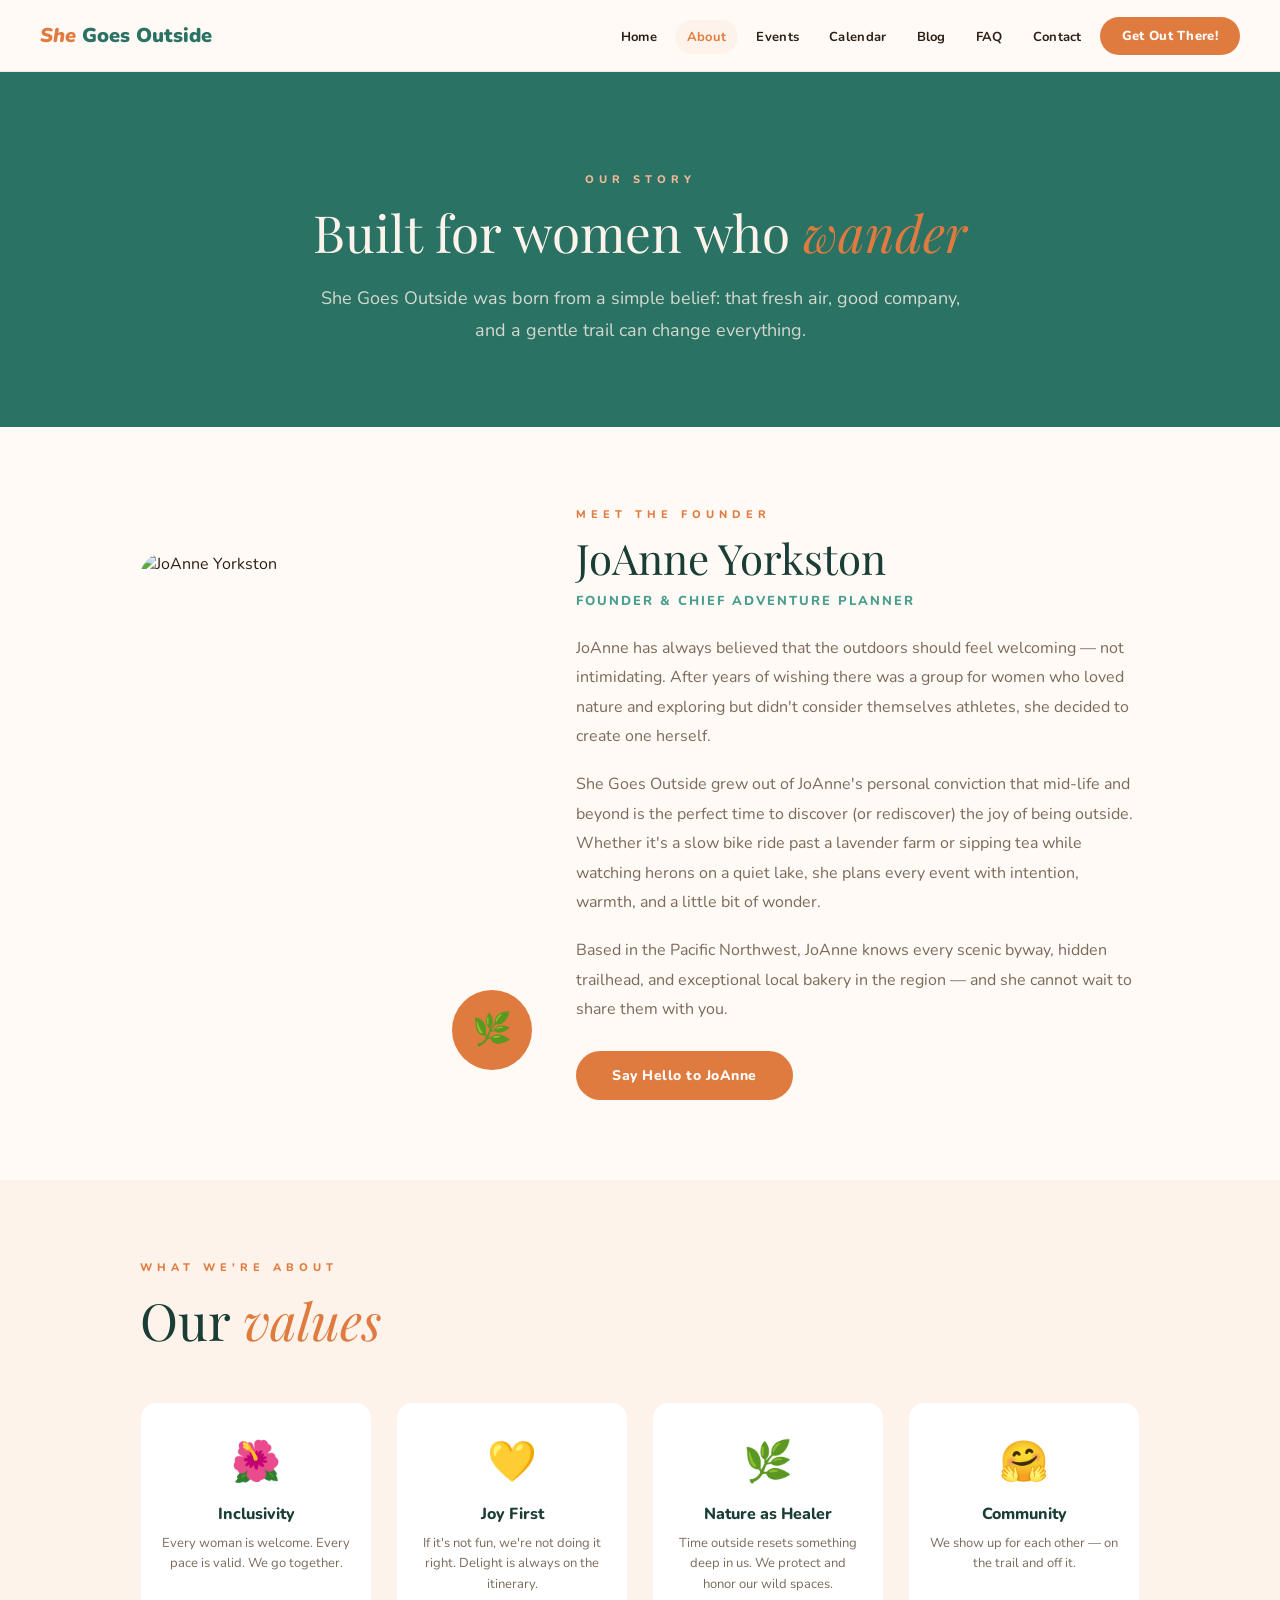
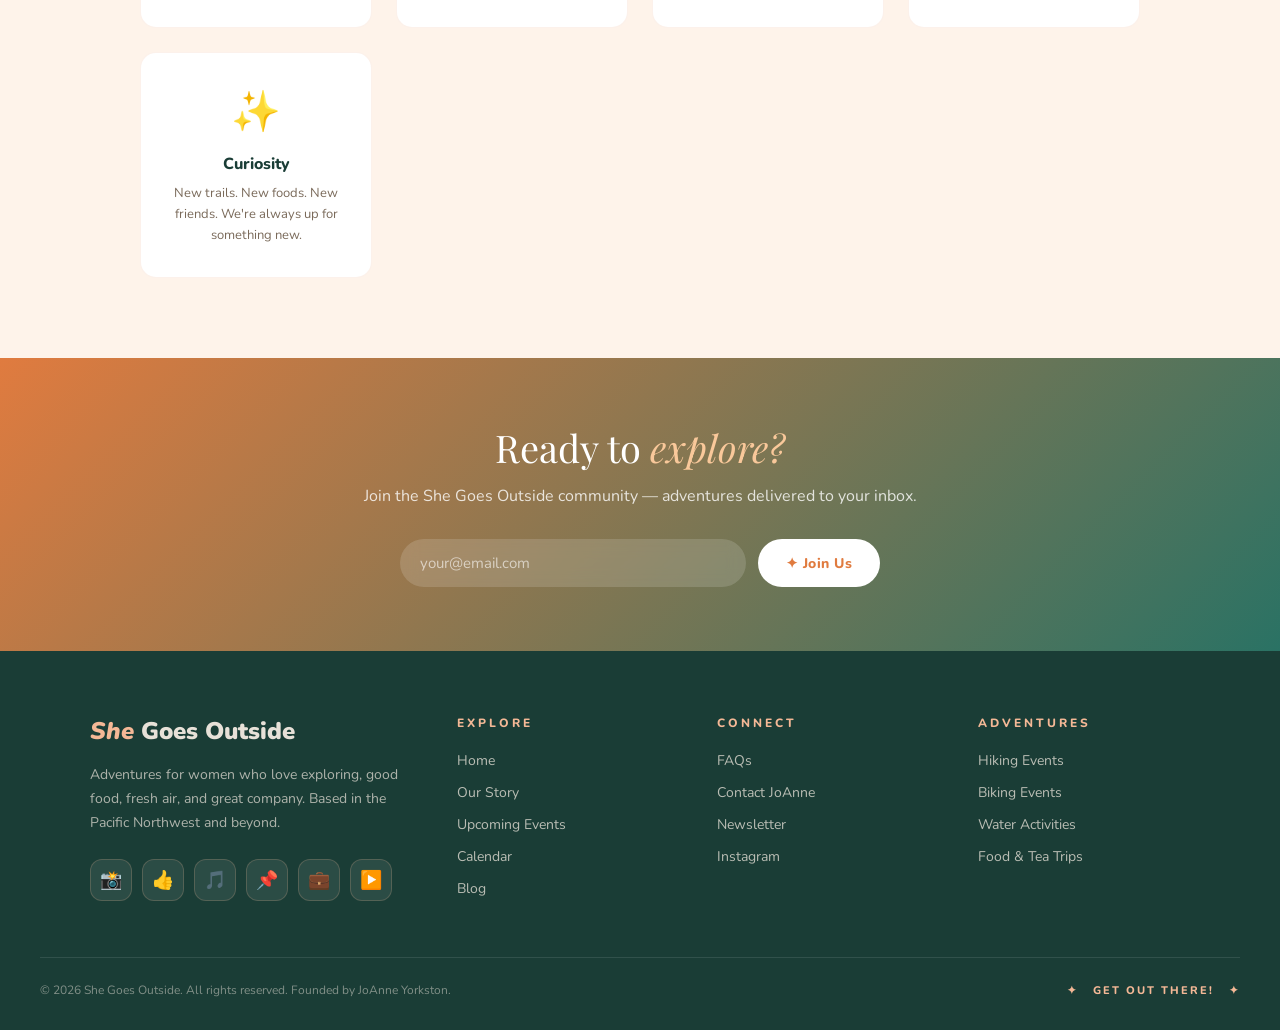
==== about.html @ 8fb3e44b "site reboot" ====
<!DOCTYPE html>
<html lang="en">
<head>
  <meta charset="UTF-8"/>
  <meta name="viewport" content="width=device-width, initial-scale=1.0"/>
  <title>About — She Goes Outside</title>
  <meta name="description" content="Meet JoAnne Yorkston, founder of She Goes Outside — adventures for women who love exploring the Pacific Northwest."/>
  <link href="https://fonts.googleapis.com/css2?family=Nunito:ital,wght@0,400;0,600;0,700;0,800;0,900;1,400;1,700;1,900&family=Playfair+Display:ital,wght@0,400;0,600;1,400;1,600&display=swap" rel="stylesheet"/>
  <link rel="stylesheet" href="css/styles.css"/>
</head>
<body>

<!-- ─── NAV ─── -->
<nav>
  <a class="nav-logo" href="index.html">
    <!-- old vector logo image
    <svg viewBox="0 0 42 42" width="38" height="38" xmlns="http://www.w3.org/2000/svg">
      <circle cx="21" cy="21" r="20" fill="#FEF3EA"/>
      <circle cx="21" cy="21" r="20" fill="none" stroke="#2A7264" stroke-width="2"/>
      <path d="M5 30 L10 22 L14 25 L18 18 L21 22 L25 17 L29 20 L33 18 L37 22 L37 38 L5 38Z" fill="#3D9181"/>
      <path d="M5 34 Q12 30 21 32 Q30 34 37 30 L37 38 L5 38Z" fill="#56A898"/>
      <path d="M21 38 Q20 32 21 27 Q22 22 20 17" stroke="#F4B896" stroke-width="3.5" stroke-linecap="round" fill="none"/>
      <circle cx="20" cy="12" r="3.5" fill="#BF5220"/>
      <path d="M20 15.5 L19.5 20" stroke="#BF5220" stroke-width="2.5" stroke-linecap="round"/>
      <path d="M20 17 Q17 15 14 12" stroke="#BF5220" stroke-width="2" stroke-linecap="round" fill="none"/>
      <path d="M20 17 Q23 15 26 12" stroke="#BF5220" stroke-width="2" stroke-linecap="round" fill="none"/>
    </svg>
    -->
    <div class="nav-logo-text"><span class="she">She</span><span class="rest"> Goes Outside</span></div>
  </a>
  <button class="nav-hamburger" aria-label="Toggle menu"><span></span><span></span><span></span></button>
  <ul class="nav-links">
    <li><a href="index.html">Home</a></li>
    <li><a href="about.html" class="active">About</a></li>
    <li><a href="events.html">Events</a></li>
    <li><a href="calendar.html">Calendar</a></li>
    <li><a href="blog.html">Blog</a></li>
    <li><a href="faq.html">FAQ</a></li>
    <li><a href="contact.html">Contact</a></li>
    <li><a href="events.html" class="btn nav-cta">Get Out There!</a></li>
  </ul>
</nav>

<div class="page-body">

  <!-- HERO -->
  <div class="about-hero">
    <div class="section-eyebrow">Our Story</div>
    <h1 class="section-title" style="margin-bottom:20px;">Built for women who <em>wander</em></h1>
    <p>She Goes Outside was born from a simple belief: that fresh air, good company, and a gentle trail can change everything.</p>
  </div>

  <!-- FOUNDER -->
  <div class="founder-section">
    <div class="founder-inner">
      <div class="founder-img-wrap">
        <div class="founder-img">
          <img src="assets/images/joanne-photo.png" alt="JoAnne Yorkston" style="width:100%;height:100%;object-fit:cover;border-radius:24px;"/>
          <!-- Old vector image placeholder
          <svg viewBox="0 0 320 420" width="100%" height="100%" xmlns="http://www.w3.org/2000/svg">
            <rect width="320" height="420" fill="#D4EEE9"/>
            <rect x="0" y="260" width="320" height="160" fill="#3D9181"/>
            <path d="M0 290 Q80 265 160 278 Q240 290 320 272 L320 420 L0 420Z" fill="#2A7264"/>
            <path d="M0 340 Q160 320 320 335 L320 420 L0 420Z" fill="#236B5C"/>
            <g fill="#134A3D">
              <polygon points="20,320 42,265 64,320"/><rect x="39" y="318" width="7" height="22"/>
              <polygon points="250,316 274,260 298,316"/><rect x="271" y="314" width="7" height="22"/>
            </g>
            <circle cx="85" cy="295" r="6" fill="#F4B896"/>
            <circle cx="120" cy="300" r="5" fill="#E07B3F"/>
            <circle cx="200" cy="292" r="6" fill="#F9C89A"/>
            <circle cx="160" cy="170" r="36" fill="#BF5220"/>
            <path d="M130 155 Q128 135 140 128 Q160 120 178 128 Q192 135 190 155 Q185 148 160 148 Q138 148 130 155Z" fill="#7A3A10"/>
            <path d="M160 206 L155 256" stroke="#BF5220" stroke-width="16" stroke-linecap="round"/>
            <path d="M155 252 Q145 268 136 280 Q148 272 160 275 Q172 272 184 280 Q175 268 165 252Z" fill="#BF5220"/>
            <path d="M158 218 Q145 212 128 202" stroke="#BF5220" stroke-width="10" stroke-linecap="round"/>
            <path d="M162 218 Q176 212 194 202" stroke="#BF5220" stroke-width="10" stroke-linecap="round"/>
            <rect width="320" height="240" fill="#B5D8F5" opacity="0.55"/>
            <circle cx="60" cy="60" r="45" fill="white" opacity="0.7"/>
            <circle cx="245" cy="45" r="38" fill="white" opacity="0.6"/>
          </svg> -->
        </div>
        <div class="founder-accent">🌿</div>
      </div>
      <div class="founder-text">
        <div class="section-eyebrow">Meet the Founder</div>
        <h2>JoAnne Yorkston</h2>
        <div class="founder-title">Founder &amp; Chief Adventure Planner</div>
        <p>JoAnne has always believed that the outdoors should feel welcoming — not intimidating. After years of wishing there was a group for women who loved nature and exploring but didn't consider themselves athletes, she decided to create one herself.</p>
        <p>She Goes Outside grew out of JoAnne's personal conviction that mid-life and beyond is the perfect time to discover (or rediscover) the joy of being outside. Whether it's a slow bike ride past a lavender farm or sipping tea while watching herons on a quiet lake, she plans every event with intention, warmth, and a little bit of wonder.</p>
        <p>Based in the Pacific Northwest, JoAnne knows every scenic byway, hidden trailhead, and exceptional local bakery in the region — and she cannot wait to share them with you.</p>
        <a class="btn btn-primary" href="contact.html" style="margin-top:8px;display:inline-block;">Say Hello to JoAnne</a>
      </div>
    </div>
  </div>

  <!-- VALUES -->
  <div class="values-section">
    <div class="section-inner" style="max-width:1000px;margin:0 auto;">
      <div class="section-eyebrow">What We're About</div>
      <h2 class="section-title">Our <em>values</em></h2>
      <div class="values-grid">
        <div class="value-item"><div class="icon">🌺</div><h4>Inclusivity</h4><p>Every woman is welcome. Every pace is valid. We go together.</p></div>
        <div class="value-item"><div class="icon">💛</div><h4>Joy First</h4><p>If it's not fun, we're not doing it right. Delight is always on the itinerary.</p></div>
        <div class="value-item"><div class="icon">🌿</div><h4>Nature as Healer</h4><p>Time outside resets something deep in us. We protect and honor our wild spaces.</p></div>
        <div class="value-item"><div class="icon">🤗</div><h4>Community</h4><p>We show up for each other — on the trail and off it.</p></div>
        <div class="value-item"><div class="icon">✨</div><h4>Curiosity</h4><p>New trails. New foods. New friends. We're always up for something new.</p></div>
      </div>
    </div>
  </div>

  <!-- NEWSLETTER -->
  <div class="newsletter-banner">
    <h3>Ready to <em>explore?</em></h3>
    <p>Join the She Goes Outside community — adventures delivered to your inbox.</p>
    <div class="newsletter-form">
      <input type="email" placeholder="your@email.com"/>
      <button class="btn">✦ Join Us</button>
    </div>
  </div>

</div>

<!-- ─── FOOTER ─── -->
<footer>
  <div class="footer-inner">
    <div class="footer-brand">
      <span class="logo"><span class="she">She</span><span class="rest"> Goes Outside</span></span>
      <p>Adventures for women who love exploring, good food, fresh air, and great company. Based in the Pacific Northwest and beyond.</p>
      <div class="social-links">
        <a class="social-link" href="#" title="Instagram">📸</a>
        <a class="social-link" href="#" title="Facebook">👍</a>
        <a class="social-link" href="#" title="TikTok">🎵</a>
        <a class="social-link" href="#" title="Pinterest">📌</a>
        <a class="social-link" href="#" title="LinkedIn">💼</a>
        <a class="social-link" href="#" title="YouTube">▶️</a>
      </div>
    </div>
    <div class="footer-col"><h5>Explore</h5><ul><li><a href="index.html">Home</a></li><li><a href="about.html">Our Story</a></li><li><a href="events.html">Upcoming Events</a></li><li><a href="calendar.html">Calendar</a></li><li><a href="blog.html">Blog</a></li></ul></div>
    <div class="footer-col"><h5>Connect</h5><ul><li><a href="faq.html">FAQs</a></li><li><a href="contact.html">Contact JoAnne</a></li><li><a href="#">Newsletter</a></li><li><a href="#">Instagram</a></li></ul></div>
    <div class="footer-col"><h5>Adventures</h5><ul><li><a href="events.html">Hiking Events</a></li><li><a href="events.html">Biking Events</a></li><li><a href="events.html">Water Activities</a></li><li><a href="events.html">Food &amp; Tea Trips</a></li></ul></div>
  </div>
  <div class="footer-bottom">
    <span>© 2026 She Goes Outside. All rights reserved. Founded by JoAnne Yorkston.</span>
    <span class="tagline">✦ &nbsp; Get Out There! &nbsp; ✦</span>
  </div>
</footer>

<script src="js/main.js"></script>
</body>
</html>
---- css/styles.css ----
/* ============================================================
   SHE GOES OUTSIDE — Global Stylesheet
   ============================================================ */

:root {
  --trek:       #E07B3F;
  --peach:      #F4B896;
  --bloom:      #F9C89A;
  --teal:       #4A9E8E;
  --forest:     #2A7264;
  --pine:       #1A3D36;
  --cream:      #FFFAF5;
  --warm-white: #FEF3EA;
  --text:       #2C2016;
  --muted:      #7A6A5A;
}

* { margin: 0; padding: 0; box-sizing: border-box; }

body {
  font-family: 'Nunito', sans-serif;
  background: var(--cream);
  color: var(--text);
  overflow-x: hidden;
}

/* ─── TYPOGRAPHY ─── */
h1, h2, h3 {
  font-family: 'Playfair Display', serif;
}

/* ─── NAVIGATION ─── */
nav {
  position: fixed; top: 0; left: 0; right: 0; z-index: 100;
  background: rgba(255,250,245,0.96);
  backdrop-filter: blur(8px);
  border-bottom: 1px solid rgba(224,123,63,0.15);
  display: flex; align-items: center; justify-content: space-between;
  padding: 0 40px;
  height: 72px;
}

.nav-logo {
  display: flex; align-items: center; gap: 12px;
  text-decoration: none;
}
.nav-logo-text {
  font-size: 20px; font-weight: 900;
  font-family: 'Nunito', sans-serif;
}
.nav-logo-text .she  { color: var(--trek); font-style: italic; }
.nav-logo-text .rest { color: var(--forest); }

.nav-links {
  display: flex; gap: 6px; list-style: none; align-items: center;
}
.nav-links a {
  text-decoration: none; color: var(--text);
  font-size: 13px; font-weight: 700;
  padding: 8px 12px; border-radius: 20px;
  transition: all 0.2s;
  letter-spacing: 0.3px;
}
.nav-links a:hover,
.nav-links a.active {
  background: var(--warm-white);
  color: var(--trek);
}
.nav-cta {
  background: var(--trek) !important;
  color: white !important;
  padding: 10px 22px !important;
  border-radius: 50px !important;
  font-weight: 800 !important;
}
.nav-cta:hover { background: var(--forest) !important; }

/* Hamburger (mobile) */
.nav-hamburger {
  display: none;
  flex-direction: column; gap: 5px; cursor: pointer;
  background: none; border: none; padding: 4px;
}
.nav-hamburger span {
  display: block; width: 24px; height: 2px;
  background: var(--pine); border-radius: 2px;
  transition: all 0.3s;
}

/* ─── PAGE WRAPPER ─── */
.page-body { padding-top: 72px; }

/* ─── SHARED SECTION STYLES ─── */
section { padding: 90px 40px; }
.section-inner { max-width: 1100px; margin: 0 auto; }

.section-eyebrow {
  font-size: 11px; letter-spacing: 5px; text-transform: uppercase;
  color: var(--trek); font-weight: 800; margin-bottom: 16px;
}
.section-title {
  font-family: 'Playfair Display', serif;
  font-size: clamp(32px, 4vw, 52px);
  font-weight: 400;
  color: var(--pine);
  line-height: 1.15;
  margin-bottom: 20px;
}
.section-title em { font-style: italic; color: var(--trek); }
.section-body {
  font-size: 17px; line-height: 1.8; color: var(--muted);
  max-width: 640px;
}

/* ─── PAGE HERO BANNER ─── */
.page-hero {
  background: linear-gradient(135deg, var(--forest) 0%, var(--pine) 100%);
  padding: 80px 40px 60px;
  text-align: center;
}
.page-hero .section-title { color: var(--warm-white); margin-bottom: 16px; }
.page-hero .section-eyebrow { color: var(--peach); }
.page-hero p {
  color: rgba(254,243,234,0.75); font-size: 17px;
  max-width: 560px; margin: 0 auto;
}

/* ─── BUTTONS ─── */
.btn {
  display: inline-block;
  padding: 15px 36px;
  border-radius: 50px;
  font-size: 14px; font-weight: 800;
  text-decoration: none;
  cursor: pointer;
  transition: all 0.25s;
  letter-spacing: 0.5px;
  border: none;
  font-family: 'Nunito', sans-serif;
}
.btn-primary { background: var(--trek); color: white; }
.btn-primary:hover { background: var(--forest); transform: translateY(-2px); }
.btn-outline {
  background: transparent; color: var(--warm-white);
  border: 2px solid rgba(244,184,150,0.5);
}
.btn-outline:hover { border-color: var(--peach); color: var(--peach); transform: translateY(-2px); }
.btn-teal { background: var(--teal); color: white; }
.btn-teal:hover { background: var(--forest); transform: translateY(-2px); }

/* ─── EVENT CARDS ─── */
.event-card {
  background: white;
  border-radius: 20px;
  overflow: hidden;
  box-shadow: 0 4px 20px rgba(26,61,54,0.08);
  transition: transform 0.25s, box-shadow 0.25s;
  border: 1px solid rgba(74,158,142,0.1);
}
.event-card:hover {
  transform: translateY(-6px);
  box-shadow: 0 16px 48px rgba(224,123,63,0.15);
}
.event-img {
  height: 200px; position: relative; overflow: hidden;
}
.event-img svg { width: 100%; height: 100%; }
.event-badge {
  position: absolute; top: 16px; left: 16px;
  background: var(--trek); color: white;
  font-size: 11px; font-weight: 800; letter-spacing: 2px; text-transform: uppercase;
  padding: 6px 14px; border-radius: 50px;
}
.event-body { padding: 24px; }
.event-date {
  font-size: 12px; font-weight: 800; letter-spacing: 2px; text-transform: uppercase;
  color: var(--teal); margin-bottom: 8px;
}
.event-title  { font-size: 19px; font-weight: 900; color: var(--pine); margin-bottom: 10px; }
.event-desc   { font-size: 14px; line-height: 1.7; color: var(--muted); margin-bottom: 20px; }
.event-meta   {
  display: flex; gap: 16px; margin-bottom: 20px;
  font-size: 12px; color: var(--muted); font-weight: 700; flex-wrap: wrap;
}

/* ─── NEWSLETTER BANNER ─── */
.newsletter-banner {
  background: linear-gradient(135deg, var(--trek) 0%, var(--forest) 100%);
  padding: 64px 40px; text-align: center;
}
.newsletter-banner h3 {
  font-family: 'Playfair Display', serif;
  font-size: 38px; font-weight: 400; color: white; margin-bottom: 12px;
}
.newsletter-banner h3 em { font-style: italic; color: var(--bloom); }
.newsletter-banner p { color: rgba(255,255,255,0.8); font-size: 16px; margin-bottom: 32px; }
.newsletter-form {
  display: flex; gap: 12px; justify-content: center; flex-wrap: wrap;
  max-width: 480px; margin: 0 auto;
}
.newsletter-form input {
  flex: 1; min-width: 220px; padding: 14px 20px;
  border-radius: 50px; border: none;
  font-size: 15px; font-family: 'Nunito', sans-serif;
  background: rgba(255,255,255,0.15); color: white;
  outline: none; backdrop-filter: blur(8px);
}
.newsletter-form input::placeholder { color: rgba(255,255,255,0.6); }
.newsletter-form input:focus { background: rgba(255,255,255,0.22); }
.newsletter-form .btn { background: white; color: var(--trek); padding: 14px 28px; }
.newsletter-form .btn:hover { background: var(--bloom); }

/* ─── FOOTER ─── */
footer {
  background: var(--pine);
  padding: 64px 40px 32px;
  color: rgba(254,243,234,0.75);
}
.footer-inner {
  max-width: 1100px; margin: 0 auto;
  display: grid; grid-template-columns: 1.5fr 1fr 1fr 1fr;
  gap: 48px; margin-bottom: 48px;
}
.footer-brand .logo {
  font-size: 24px; font-weight: 900; margin-bottom: 16px; display: block;
  font-family: 'Nunito', sans-serif;
}
.footer-brand .logo .she  { color: var(--peach); font-style: italic; }
.footer-brand .logo .rest { color: rgba(254,243,234,0.9); }
.footer-brand p {
  font-size: 14px; line-height: 1.7; margin-bottom: 24px;
  color: rgba(254,243,234,0.65);
}
.footer-col h5 {
  font-size: 12px; font-weight: 800; letter-spacing: 3px; text-transform: uppercase;
  color: var(--peach); margin-bottom: 18px;
  font-family: 'Nunito', sans-serif;
}
.footer-col ul { list-style: none; }
.footer-col ul li { margin-bottom: 10px; }
.footer-col ul li a {
  color: rgba(254,243,234,0.7); text-decoration: none;
  font-size: 14px; transition: color 0.2s;
}
.footer-col ul li a:hover { color: var(--peach); }
.footer-bottom {
  border-top: 1px solid rgba(255,255,255,0.1);
  padding-top: 24px;
  display: flex; align-items: center; justify-content: space-between;
  font-size: 12px; color: rgba(254,243,234,0.45);
  flex-wrap: wrap; gap: 12px;
}
.footer-bottom .tagline {
  color: var(--peach); font-weight: 800;
  letter-spacing: 2px; font-size: 11px; text-transform: uppercase;
}

/* ─── SOCIAL LINKS ─── */
.social-links { display: flex; gap: 10px; flex-wrap: wrap; margin-top: 16px; }
.social-link {
  width: 42px; height: 42px; border-radius: 12px;
  background: rgba(255,255,255,0.08);
  border: 1px solid rgba(244,184,150,0.2);
  display: flex; align-items: center; justify-content: center;
  font-size: 18px; text-decoration: none; transition: all 0.2s; cursor: pointer;
  color: var(--peach);
}
.social-link:hover { background: var(--trek); transform: translateY(-3px); }

/* ─── PILLARS / VALUE CARDS ─── */
.pillars {
  display: grid; grid-template-columns: repeat(auto-fit, minmax(220px, 1fr));
  gap: 32px; margin-top: 60px;
}
.pillar {
  background: white; border-radius: 20px; padding: 36px 28px;
  box-shadow: 0 4px 24px rgba(42,114,100,0.07);
  border: 1px solid rgba(244,184,150,0.3);
  transition: transform 0.25s, box-shadow 0.25s;
}
.pillar:hover { transform: translateY(-6px); box-shadow: 0 12px 40px rgba(224,123,63,0.13); }
.pillar-icon  { font-size: 36px; margin-bottom: 18px; }
.pillar-title { font-size: 17px; font-weight: 800; color: var(--pine); margin-bottom: 10px; }
.pillar-body  { font-size: 14px; line-height: 1.7; color: var(--muted); }

/* ─── TESTIMONIALS ─── */
.testimonials-section { background: var(--pine); }
.testimonials-section .section-title   { color: var(--warm-white); }
.testimonials-section .section-eyebrow { color: var(--peach); }
.testimonials-grid {
  display: grid; grid-template-columns: repeat(auto-fit, minmax(280px, 1fr));
  gap: 24px; margin-top: 52px;
}
.testimonial-card {
  background: rgba(255,255,255,0.07);
  border: 1px solid rgba(244,184,150,0.2);
  border-radius: 20px; padding: 32px;
}
.testimonial-quote {
  font-family: 'Playfair Display', serif;
  font-size: 16px; font-style: italic; line-height: 1.75;
  color: rgba(254,243,234,0.9); margin-bottom: 20px;
}
.testimonial-author { font-size: 13px; font-weight: 800; color: var(--peach); letter-spacing: 1px; }
.stars { color: var(--bloom); font-size: 13px; margin-bottom: 14px; }

/* ─── FILTER BAR ─── */
.filter-bar {
  padding: 32px 40px;
  background: white; border-bottom: 1px solid rgba(224,123,63,0.1);
  display: flex; gap: 12px; flex-wrap: wrap; align-items: center;
}
.filter-btn {
  padding: 9px 20px; border-radius: 50px;
  font-size: 13px; font-weight: 700; cursor: pointer;
  border: 2px solid rgba(74,158,142,0.3);
  background: transparent; color: var(--forest);
  transition: all 0.2s;
  font-family: 'Nunito', sans-serif;
}
.filter-btn:hover,
.filter-btn.active { background: var(--teal); color: white; border-color: var(--teal); }

/* ─── EVENTS GRIDS ─── */
.events-grid {
  display: grid; grid-template-columns: repeat(auto-fill, minmax(300px, 1fr));
  gap: 28px; margin-top: 52px;
}
.events-page-grid {
  max-width: 1200px; margin: 0 auto;
  display: grid; grid-template-columns: repeat(auto-fill, minmax(320px, 1fr));
  gap: 32px; padding: 52px 40px;
}

/* ─── BLOG ─── */
.blog-grid {
  max-width: 1100px; margin: 0 auto;
  display: grid; grid-template-columns: repeat(auto-fill, minmax(320px, 1fr));
  gap: 32px; padding: 52px 40px;
}
.blog-card {
  background: white; border-radius: 20px; overflow: hidden;
  box-shadow: 0 4px 20px rgba(26,61,54,0.07);
  transition: transform 0.25s, box-shadow 0.25s;
}
.blog-card:hover { transform: translateY(-6px); box-shadow: 0 16px 40px rgba(224,123,63,0.12); }
.blog-img { height: 220px; position: relative; overflow: hidden; }
.blog-img svg { width: 100%; height: 100%; }
.blog-tag {
  position: absolute; bottom: 14px; left: 14px;
  background: var(--forest); color: white;
  font-size: 10px; font-weight: 800; letter-spacing: 2px; text-transform: uppercase;
  padding: 5px 12px; border-radius: 50px;
}
.blog-body    { padding: 26px; }
.blog-date    { font-size: 11px; font-weight: 800; color: var(--teal); letter-spacing: 2px; text-transform: uppercase; margin-bottom: 10px; }
.blog-title   { font-family: 'Playfair Display', serif; font-size: 21px; color: var(--pine); margin-bottom: 12px; line-height: 1.3; }
.blog-excerpt { font-size: 14px; line-height: 1.7; color: var(--muted); margin-bottom: 20px; }
.blog-author  { display: flex; align-items: center; gap: 10px; }
.blog-avatar  { width: 32px; height: 32px; border-radius: 50%; background: var(--peach); display: flex; align-items: center; justify-content: center; font-size: 14px; }
.blog-author-name { font-size: 13px; font-weight: 700; color: var(--pine); }

/* ─── FAQ ─── */
.faq-wrap { max-width: 760px; margin: 0 auto; padding: 52px 40px; }
.faq-item { border-bottom: 1px solid rgba(224,123,63,0.15); padding: 24px 0; }
.faq-q {
  font-size: 17px; font-weight: 800; color: var(--pine);
  cursor: pointer; display: flex; justify-content: space-between; align-items: center; gap: 16px;
}
.faq-q .toggle {
  width: 28px; height: 28px; border-radius: 50%;
  background: var(--warm-white); border: 2px solid var(--peach);
  display: flex; align-items: center; justify-content: center;
  font-size: 16px; color: var(--trek); font-weight: 900;
  flex-shrink: 0; transition: all 0.2s;
}
.faq-item.open .toggle { background: var(--trek); color: white; border-color: var(--trek); transform: rotate(45deg); }
.faq-a {
  font-size: 15px; line-height: 1.8; color: var(--muted);
  max-height: 0; overflow: hidden; transition: max-height 0.4s ease, padding 0.3s;
  padding-top: 0;
}
.faq-item.open .faq-a { max-height: 300px; padding-top: 16px; }

/* ─── CONTACT ─── */
.contact-wrap {
  max-width: 1000px; margin: 0 auto;
  display: grid; grid-template-columns: 1fr 1.3fr; gap: 60px;
  padding: 60px 40px;
}
.contact-info h3 { font-family: 'Playfair Display', serif; font-size: 32px; color: var(--pine); margin-bottom: 20px; }
.contact-info p  { font-size: 15px; line-height: 1.8; color: var(--muted); margin-bottom: 32px; }
.contact-detail  { display: flex; align-items: center; gap: 14px; margin-bottom: 16px; }
.contact-icon    { width: 42px; height: 42px; border-radius: 12px; background: var(--warm-white); display: flex; align-items: center; justify-content: center; font-size: 18px; }
.contact-detail-text strong { display: block; font-size: 14px; font-weight: 800; color: var(--pine); }
.contact-detail-text span   { font-size: 13px; color: var(--muted); }
.contact-form    { background: white; border-radius: 24px; padding: 40px; box-shadow: 0 8px 40px rgba(26,61,54,0.08); }
.contact-form h4 { font-size: 20px; font-weight: 800; color: var(--pine); margin-bottom: 28px; font-family: 'Nunito', sans-serif; }
.form-row        { margin-bottom: 18px; }
.form-row label  { display: block; font-size: 12px; font-weight: 800; color: var(--forest); letter-spacing: 1px; text-transform: uppercase; margin-bottom: 8px; }
.form-row input,
.form-row textarea,
.form-row select {
  width: 100%; padding: 13px 16px;
  border: 2px solid rgba(224,123,63,0.2);
  border-radius: 12px; font-size: 15px;
  font-family: 'Nunito', sans-serif;
  background: var(--cream); color: var(--text);
  transition: border-color 0.2s; outline: none;
}
.form-row input:focus,
.form-row textarea:focus,
.form-row select:focus { border-color: var(--teal); }
.form-row textarea { height: 120px; resize: vertical; }
.form-submit { width: 100%; padding: 15px; font-size: 15px; font-weight: 800; }

/* ─── CALENDAR ─── */
.calendar-wrap { max-width: 900px; margin: 0 auto; padding: 52px 40px; }
.cal-header { display: flex; align-items: center; justify-content: space-between; margin-bottom: 28px; }
.cal-header h3 { font-family: 'Playfair Display', serif; font-size: 28px; color: var(--pine); }
.cal-nav { display: flex; gap: 8px; }
.cal-nav button {
  width: 38px; height: 38px; border-radius: 50%;
  border: 2px solid var(--teal); background: white;
  color: var(--teal); font-size: 16px; cursor: pointer;
  font-weight: 800; transition: all 0.2s;
  display: flex; align-items: center; justify-content: center;
}
.cal-nav button:hover { background: var(--teal); color: white; }
.cal-grid { display: grid; grid-template-columns: repeat(7, 1fr); gap: 4px; }
.cal-day-label {
  text-align: center; font-size: 11px; font-weight: 800;
  letter-spacing: 2px; text-transform: uppercase;
  color: var(--teal); padding: 12px 0;
}
.cal-day {
  aspect-ratio: 1; border-radius: 10px;
  display: flex; flex-direction: column; align-items: center; justify-content: center;
  font-size: 14px; font-weight: 700; color: var(--text);
  cursor: pointer; transition: all 0.15s; position: relative;
  background: white; border: 1px solid rgba(224,123,63,0.08); padding: 6px;
}
.cal-day:hover { background: var(--warm-white); border-color: var(--peach); }
.cal-day.empty { background: transparent; border-color: transparent; cursor: default; }
.cal-day.has-event { background: rgba(249,200,154,0.3); border-color: var(--peach); }
.cal-day.has-event::after {
  content: ''; width: 6px; height: 6px; border-radius: 50%;
  background: var(--trek); margin-top: 4px;
}
.cal-day.today { background: var(--trek); color: white; border-color: var(--trek); }
.cal-day.today::after { background: white; }
.cal-events-list { margin-top: 40px; }
.cal-events-list h4 { font-size: 14px; font-weight: 800; color: var(--muted); letter-spacing: 2px; text-transform: uppercase; margin-bottom: 16px; font-family: 'Nunito', sans-serif; }
.cal-event-row {
  display: flex; align-items: center; gap: 16px;
  padding: 16px 20px; background: white; border-radius: 12px;
  margin-bottom: 10px; border-left: 4px solid var(--trek);
  box-shadow: 0 2px 12px rgba(26,61,54,0.06);
}
.cal-event-date { min-width: 48px; text-align: center; font-size: 11px; font-weight: 800; color: var(--trek); letter-spacing: 1px; text-transform: uppercase; }
.cal-event-title { font-size: 15px; font-weight: 800; color: var(--pine); font-family: 'Nunito', sans-serif; }
.cal-event-meta  { font-size: 12px; color: var(--muted); }

/* ─── ABOUT PAGE ─── */
.about-hero {
  background: var(--forest);
  padding: 100px 40px 80px;
  text-align: center;
}
.about-hero .section-title  { color: var(--warm-white); }
.about-hero .section-eyebrow { color: var(--peach); }
.about-hero p { color: rgba(254,243,234,0.8); font-size: 18px; line-height: 1.8; max-width: 640px; margin: 0 auto; }

.founder-section { padding: 80px 40px; }
.founder-inner {
  max-width: 1000px; margin: 0 auto;
  display: grid; grid-template-columns: 1fr 1.5fr; gap: 60px; align-items: center;
}
.founder-img-wrap { position: relative; }
.founder-img {
  width: 100%; aspect-ratio: 3/4; border-radius: 24px;
  overflow: hidden; position: relative;
}
.founder-img svg { width: 100%; height: 100%; }
.founder-accent {
  position: absolute; bottom: -16px; right: -16px;
  width: 80px; height: 80px; border-radius: 50%;
  background: var(--trek); display: flex; align-items: center; justify-content: center;
  font-size: 32px;
}
.founder-text .section-eyebrow { margin-bottom: 8px; }
.founder-text h2  { font-family: 'Playfair Display', serif; font-size: 42px; font-weight: 400; color: var(--pine); margin-bottom: 6px; }
.founder-title    { font-size: 13px; font-weight: 800; color: var(--teal); letter-spacing: 2px; text-transform: uppercase; margin-bottom: 24px; }
.founder-text p   { font-size: 16px; line-height: 1.85; color: var(--muted); margin-bottom: 18px; }

.values-section { background: var(--warm-white); padding: 80px 40px; }
.values-grid {
  display: grid; grid-template-columns: repeat(auto-fit, minmax(200px, 1fr));
  gap: 24px; margin-top: 52px;
}
.value-item { text-align: center; padding: 32px 20px; background: white; border-radius: 16px; border: 1px solid rgba(224,123,63,0.1); }
.value-item .icon { font-size: 40px; margin-bottom: 14px; }
.value-item h4  { font-size: 16px; font-weight: 800; color: var(--pine); margin-bottom: 8px; font-family: 'Nunito', sans-serif; }
.value-item p   { font-size: 13px; color: var(--muted); line-height: 1.6; }

/* ─── SCROLL HINT ─── */
.scroll-hint {
  position: absolute; bottom: 36px; left: 50%; transform: translateX(-50%);
  z-index: 10; display: flex; flex-direction: column; align-items: center; gap: 6px;
  opacity: 0.6;
}
.scroll-hint span { font-size: 10px; letter-spacing: 3px; text-transform: uppercase; color: var(--peach); font-weight: 700; }
.scroll-arrow {
  width: 20px; height: 20px;
  border-right: 2px solid var(--peach); border-bottom: 2px solid var(--peach);
  transform: rotate(45deg);
  animation: bounce 1.6s ease-in-out infinite;
}
@keyframes bounce {
  0%,100% { transform: rotate(45deg) translateY(0); }
  50%      { transform: rotate(45deg) translateY(6px); }
}

/* ─── UTILITY ─── */
.text-center { text-align: center; }
.mt-40 { margin-top: 40px; }
.mt-20 { margin-top: 20px; }

/* ─── RESPONSIVE ─── */
@media (max-width: 960px) {
  .nav-links { display: none; }
  .nav-hamburger { display: flex; }
  .nav-links.open {
    display: flex; flex-direction: column;
    position: fixed; top: 72px; left: 0; right: 0;
    background: var(--cream); padding: 20px 28px 28px;
    border-bottom: 2px solid rgba(224,123,63,0.15);
    gap: 4px;
  }
  .nav-links.open a { padding: 12px 16px; }
}
@media (max-width: 860px) {
  nav { padding: 0 20px; }
  section { padding: 60px 20px; }
  .founder-inner { grid-template-columns: 1fr; }
  .contact-wrap  { grid-template-columns: 1fr; }
  .footer-inner  { grid-template-columns: 1fr 1fr; }
  .filter-bar { padding: 20px; }
  .events-page-grid { padding: 32px 20px; }
  .blog-grid { padding: 32px 20px; }
  .faq-wrap  { padding: 40px 20px; }
  .contact-wrap { padding: 40px 20px; }
  .calendar-wrap { padding: 40px 20px; }
}
@media (max-width: 560px) {
  .footer-inner { grid-template-columns: 1fr; }
  .hero-btns { flex-direction: column; align-items: center; }
}
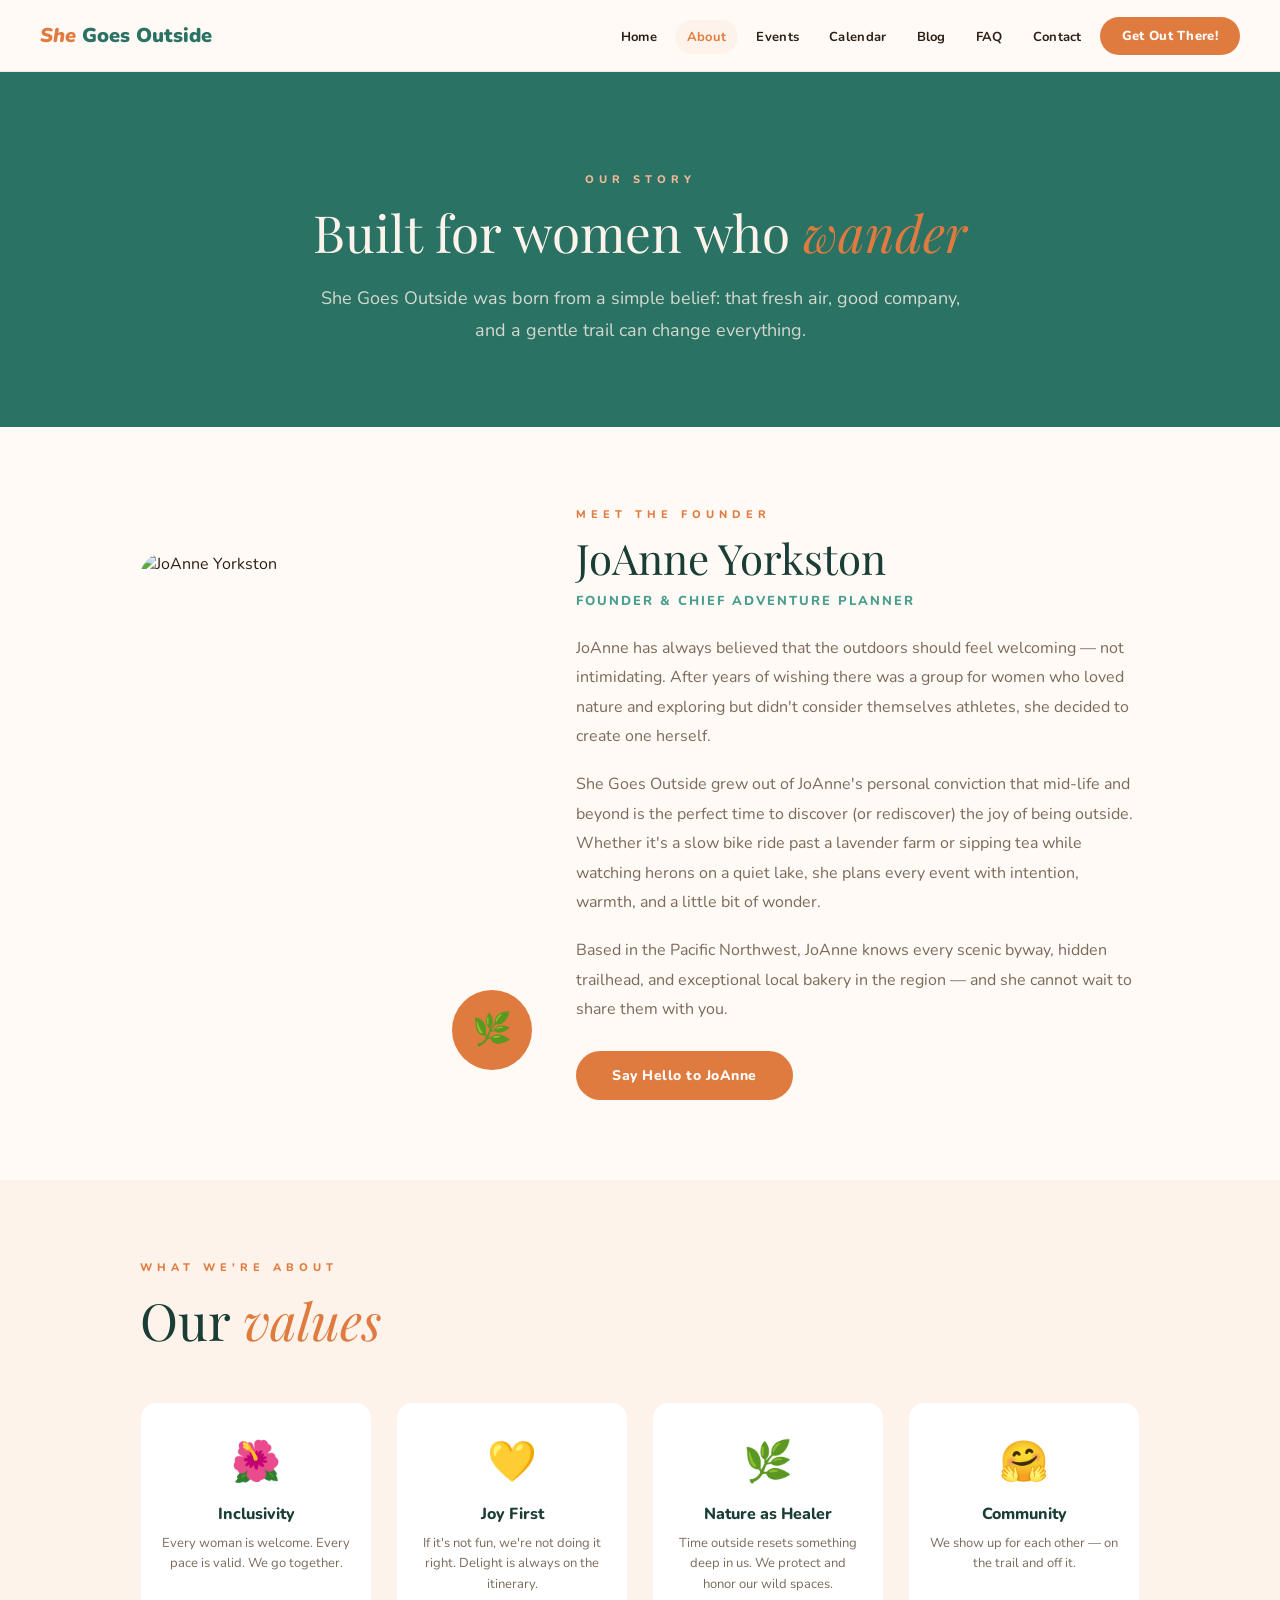
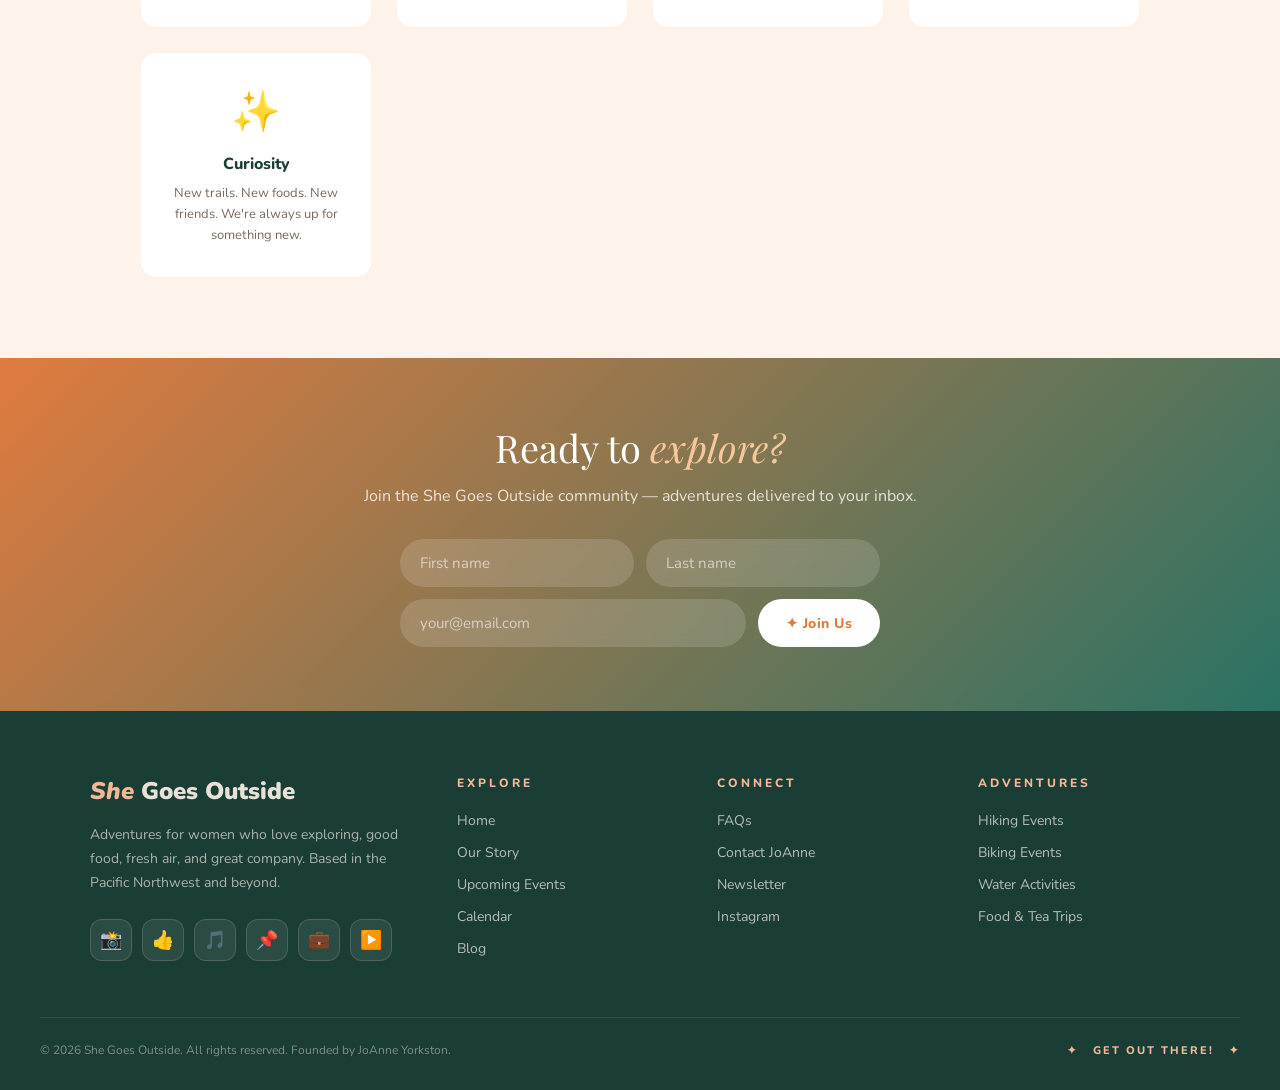
==== commit 2798a204: "Replace Flodesk with Mailchimp for email signups Swaps the Flodesk embed/SDK on the homepage for a M" ====
--- a/about.html
+++ b/about.html
@@ -113,10 +113,15 @@
   <div class="newsletter-banner">
     <h3>Ready to <em>explore?</em></h3>
     <p>Join the She Goes Outside community — adventures delivered to your inbox.</p>
-    <div class="newsletter-form">
-      <input type="email" placeholder="your@email.com"/>
-      <button class="btn">✦ Join Us</button>
-    </div>
+    <form class="newsletter-form" action="https://shegoesoutside.us7.list-manage.com/subscribe/post?u=53dd364eebef9bcb077e119a5&amp;id=f7981cda91&amp;f_id=007b98e0f0" method="post" target="_blank" novalidate>
+      <input type="text" name="FNAME" placeholder="First name" required/>
+      <input type="text" name="LNAME" placeholder="Last name" required/>
+      <input type="email" name="EMAIL" placeholder="your@email.com" required/>
+      <div aria-hidden="true" style="position:absolute;left:-5000px;">
+        <input type="text" name="b_53dd364eebef9bcb077e119a5_f7981cda91" tabindex="-1" value=""/>
+      </div>
+      <button type="submit" class="btn">✦ Join Us</button>
+    </form>
   </div>
 
 </div>
--- a/css/styles.css
+++ b/css/styles.css
@@ -355,6 +355,9 @@
 .blog-body    { padding: 26px; }
 .blog-date    { font-size: 11px; font-weight: 800; color: var(--teal); letter-spacing: 2px; text-transform: uppercase; margin-bottom: 10px; }
 .blog-title   { font-family: 'Playfair Display', serif; font-size: 21px; color: var(--pine); margin-bottom: 12px; line-height: 1.3; }
+.blog-card a.blog-card-link { text-decoration: none; color: inherit; display: block; }
+.blog-card a.blog-card-link .blog-title { transition: color 0.2s; }
+.blog-card a.blog-card-link:hover .blog-title { color: var(--trek); }
 .blog-excerpt { font-size: 14px; line-height: 1.7; color: var(--muted); margin-bottom: 20px; }
 .blog-author  { display: flex; align-items: center; gap: 10px; }
 .blog-avatar  { width: 32px; height: 32px; border-radius: 50%; background: var(--peach); display: flex; align-items: center; justify-content: center; font-size: 14px; }
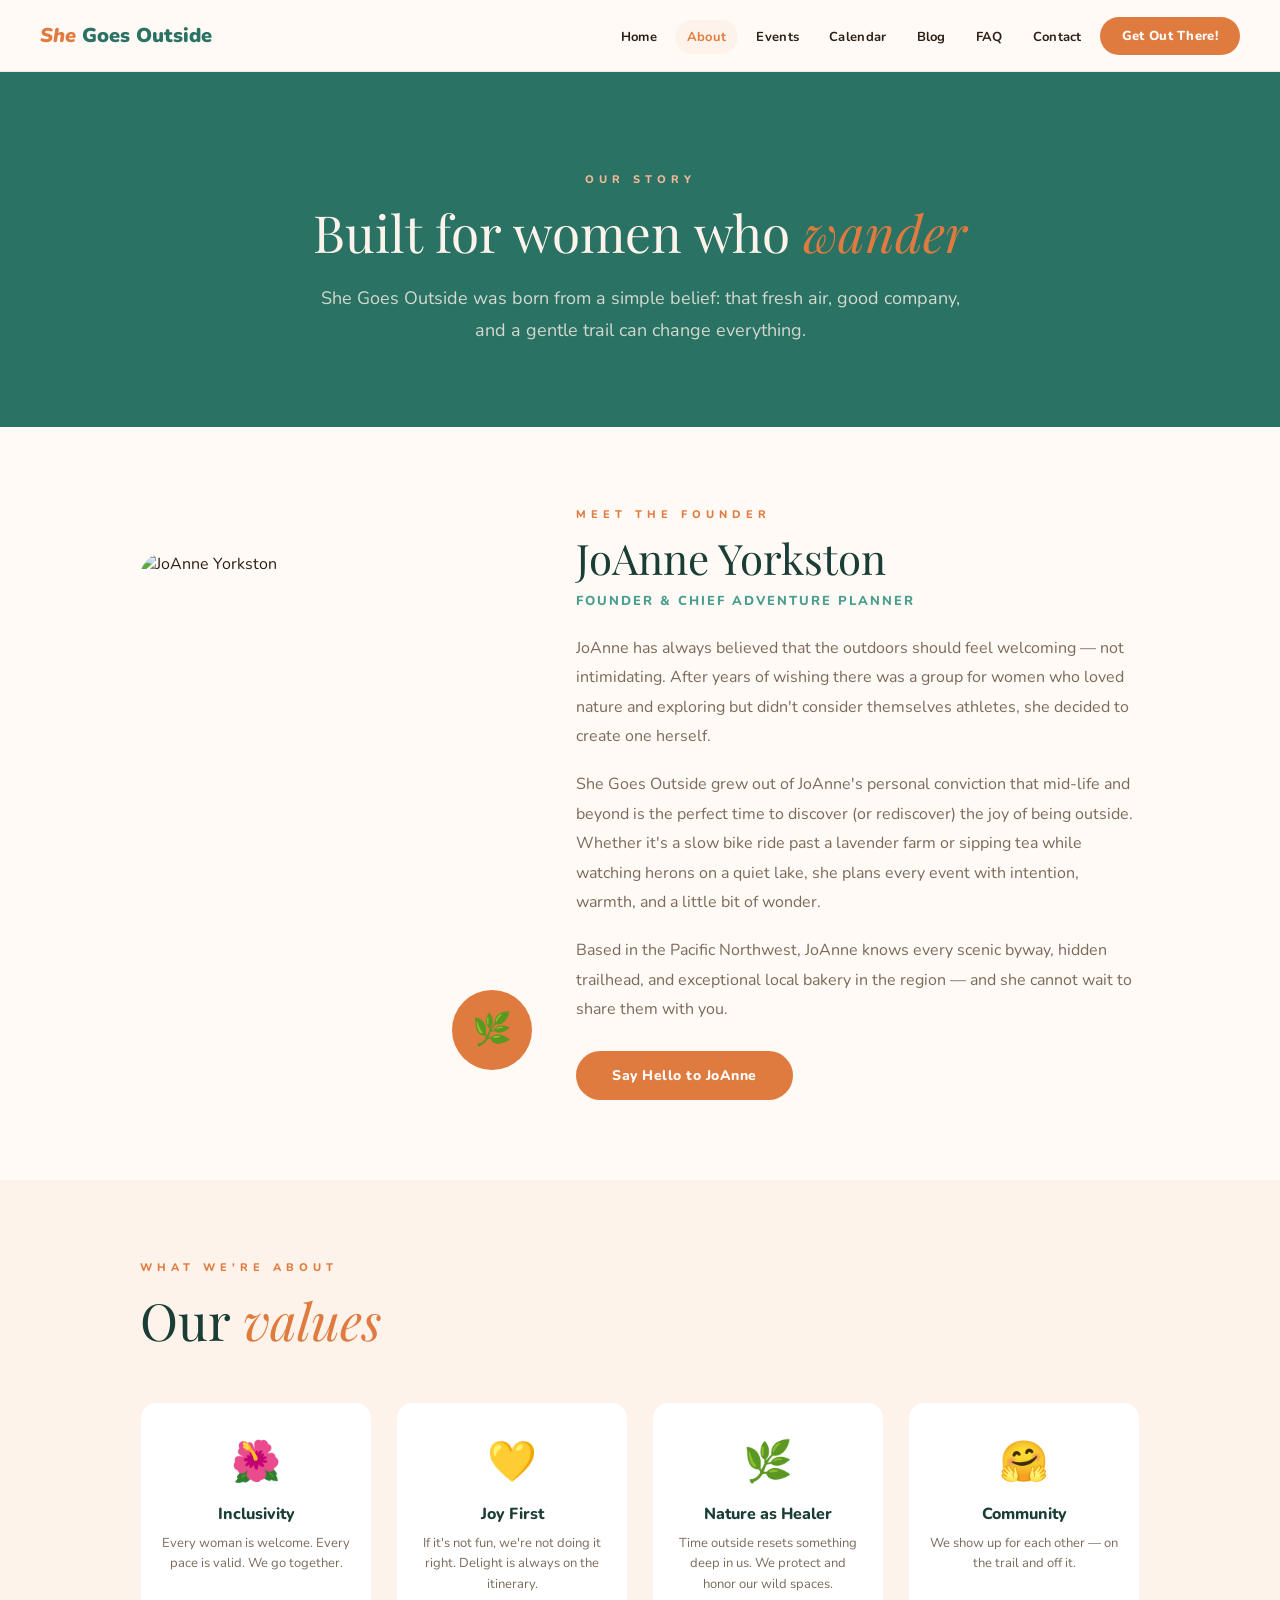
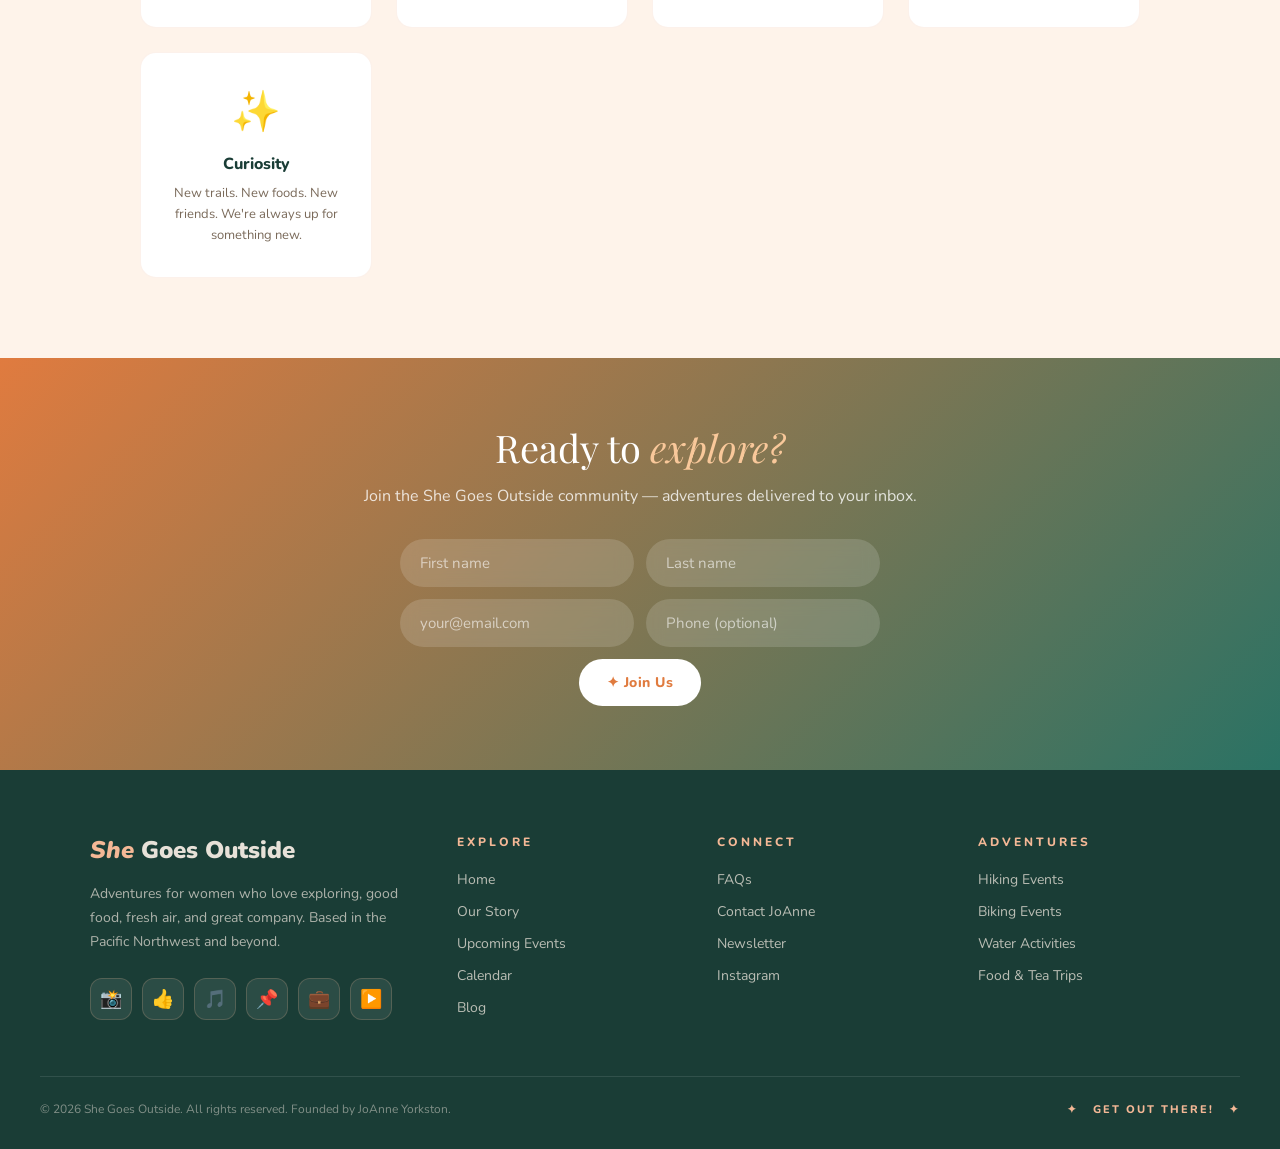
==== commit 7d146af4: "Add optional phone field to Mailchimp signup forms Co-Authored-By: Claude Sonnet 5 <noreply@anthropi" ====
--- a/about.html
+++ b/about.html
@@ -117,6 +117,7 @@
       <input type="text" name="FNAME" placeholder="First name" required/>
       <input type="text" name="LNAME" placeholder="Last name" required/>
       <input type="email" name="EMAIL" placeholder="your@email.com" required/>
+      <input type="tel" name="PHONE" placeholder="Phone (optional)"/>
       <div aria-hidden="true" style="position:absolute;left:-5000px;">
         <input type="text" name="b_53dd364eebef9bcb077e119a5_f7981cda91" tabindex="-1" value=""/>
       </div>
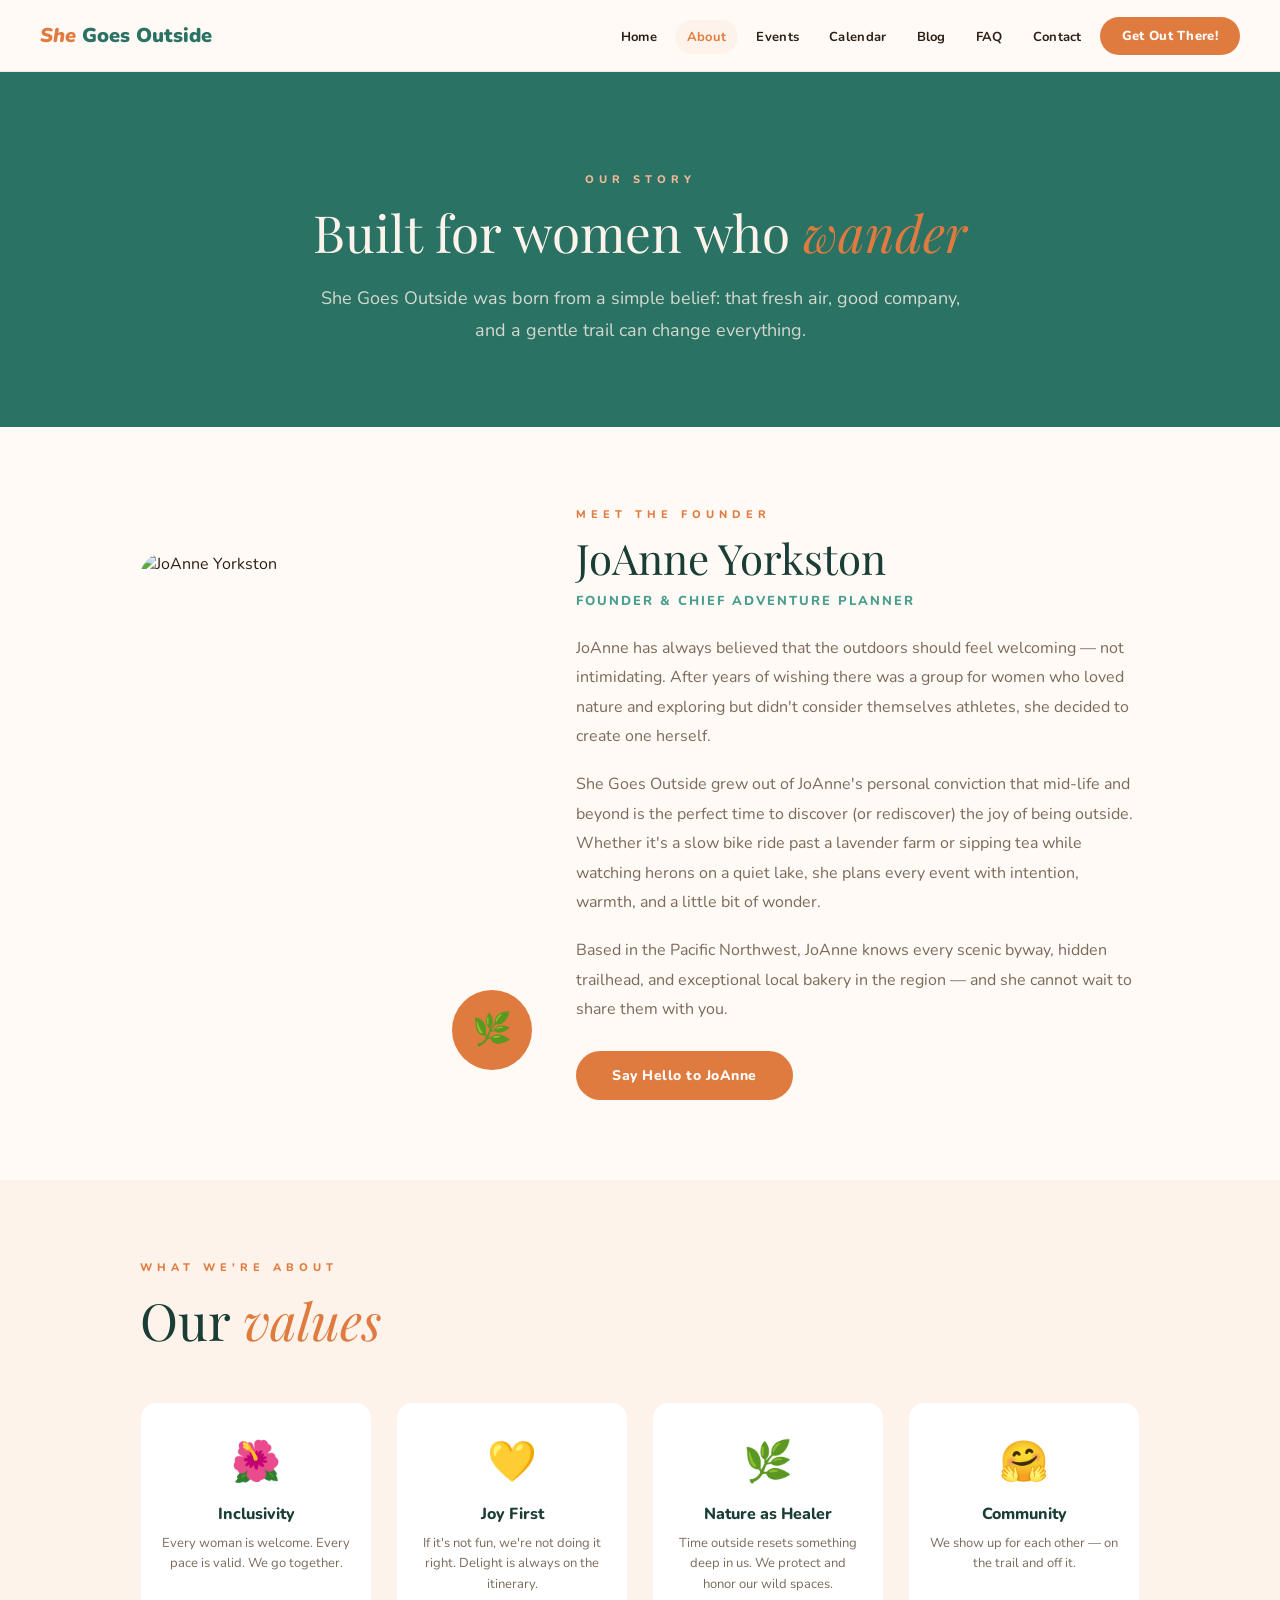
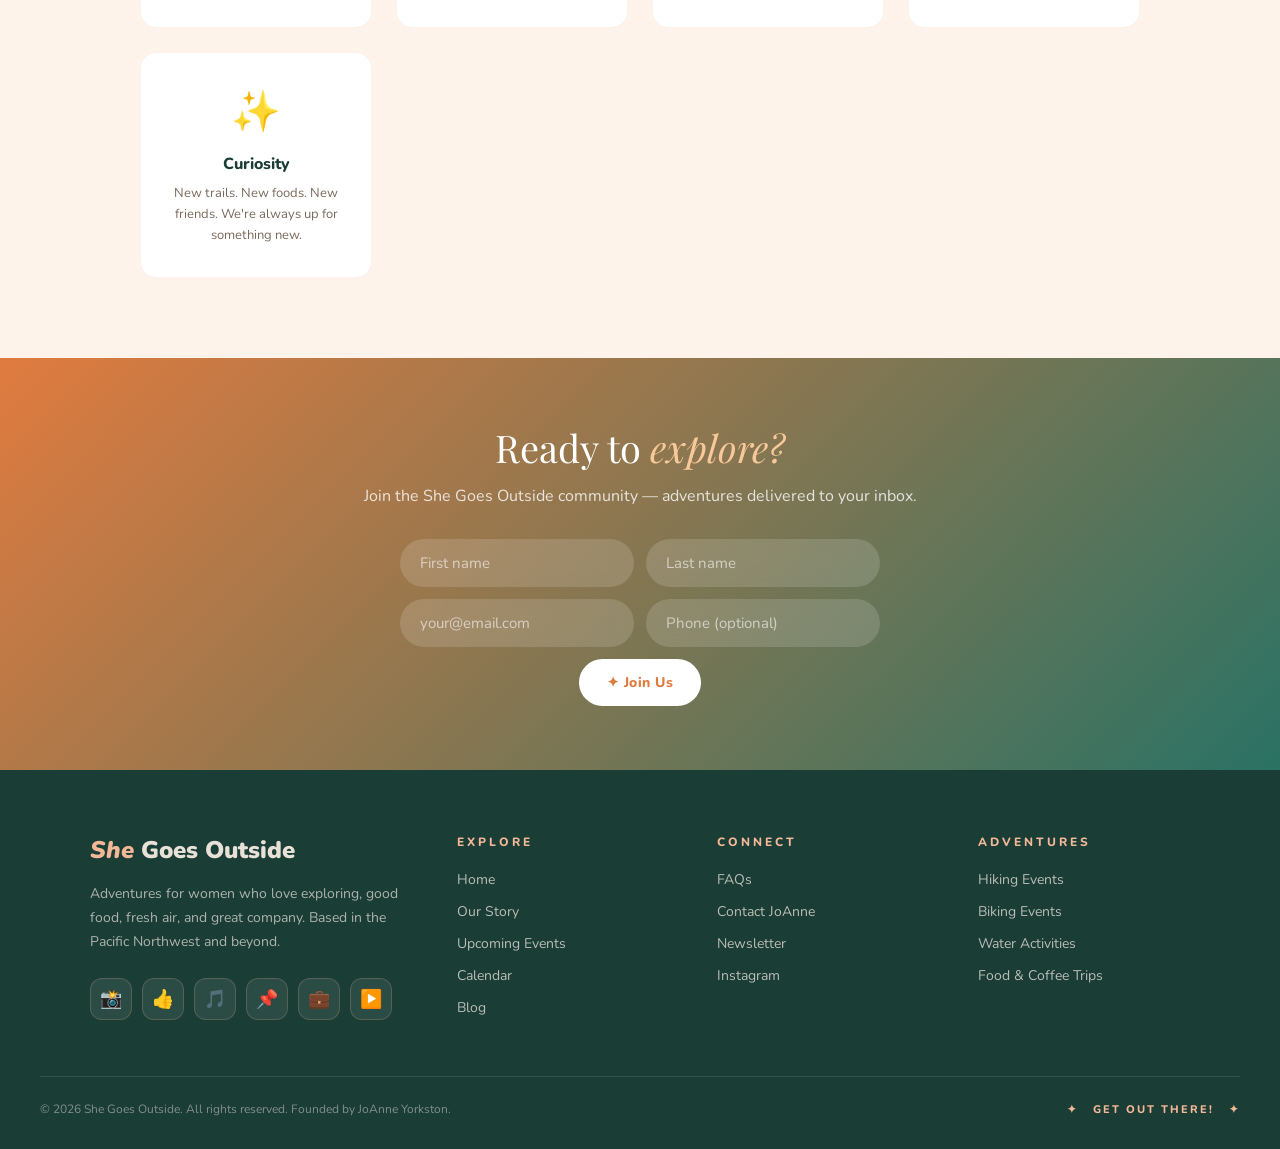
==== commit f4993755: "Rename footer link "Food & Tea Trips" to "Food & Coffee Trips" Co-Authored-By: Claude Sonnet 5 <nore" ====
--- a/about.html
+++ b/about.html
@@ -13,19 +13,6 @@
 <!-- ─── NAV ─── -->
 <nav>
   <a class="nav-logo" href="index.html">
-    <!-- old vector logo image
-    <svg viewBox="0 0 42 42" width="38" height="38" xmlns="http://www.w3.org/2000/svg">
-      <circle cx="21" cy="21" r="20" fill="#FEF3EA"/>
-      <circle cx="21" cy="21" r="20" fill="none" stroke="#2A7264" stroke-width="2"/>
-      <path d="M5 30 L10 22 L14 25 L18 18 L21 22 L25 17 L29 20 L33 18 L37 22 L37 38 L5 38Z" fill="#3D9181"/>
-      <path d="M5 34 Q12 30 21 32 Q30 34 37 30 L37 38 L5 38Z" fill="#56A898"/>
-      <path d="M21 38 Q20 32 21 27 Q22 22 20 17" stroke="#F4B896" stroke-width="3.5" stroke-linecap="round" fill="none"/>
-      <circle cx="20" cy="12" r="3.5" fill="#BF5220"/>
-      <path d="M20 15.5 L19.5 20" stroke="#BF5220" stroke-width="2.5" stroke-linecap="round"/>
-      <path d="M20 17 Q17 15 14 12" stroke="#BF5220" stroke-width="2" stroke-linecap="round" fill="none"/>
-      <path d="M20 17 Q23 15 26 12" stroke="#BF5220" stroke-width="2" stroke-linecap="round" fill="none"/>
-    </svg>
-    -->
     <div class="nav-logo-text"><span class="she">She</span><span class="rest"> Goes Outside</span></div>
   </a>
   <button class="nav-hamburger" aria-label="Toggle menu"><span></span><span></span><span></span></button>
@@ -144,7 +131,7 @@
     </div>
     <div class="footer-col"><h5>Explore</h5><ul><li><a href="index.html">Home</a></li><li><a href="about.html">Our Story</a></li><li><a href="events.html">Upcoming Events</a></li><li><a href="calendar.html">Calendar</a></li><li><a href="blog.html">Blog</a></li></ul></div>
     <div class="footer-col"><h5>Connect</h5><ul><li><a href="faq.html">FAQs</a></li><li><a href="contact.html">Contact JoAnne</a></li><li><a href="#">Newsletter</a></li><li><a href="#">Instagram</a></li></ul></div>
-    <div class="footer-col"><h5>Adventures</h5><ul><li><a href="events.html">Hiking Events</a></li><li><a href="events.html">Biking Events</a></li><li><a href="events.html">Water Activities</a></li><li><a href="events.html">Food &amp; Tea Trips</a></li></ul></div>
+    <div class="footer-col"><h5>Adventures</h5><ul><li><a href="events.html">Hiking Events</a></li><li><a href="events.html">Biking Events</a></li><li><a href="events.html">Water Activities</a></li><li><a href="events.html">Food &amp; Coffee Trips</a></li></ul></div>
   </div>
   <div class="footer-bottom">
     <span>© 2026 She Goes Outside. All rights reserved. Founded by JoAnne Yorkston.</span>
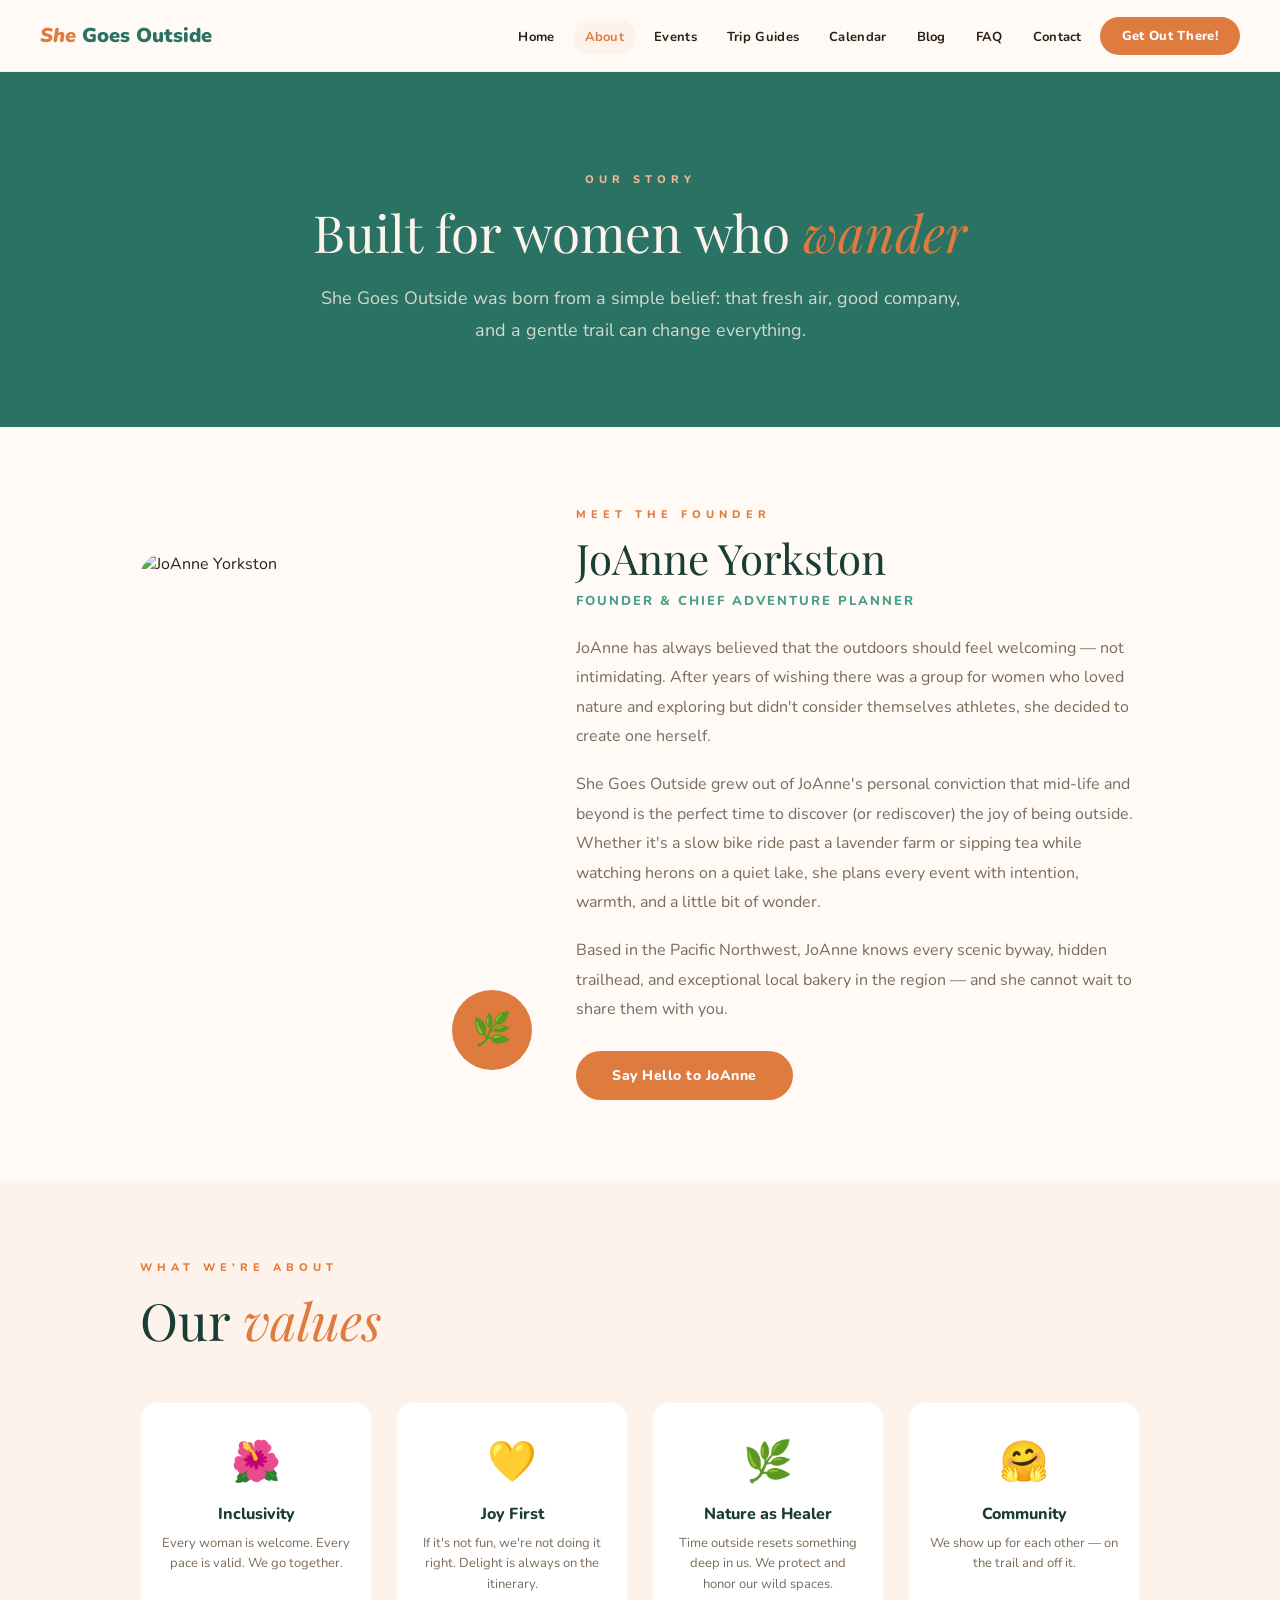
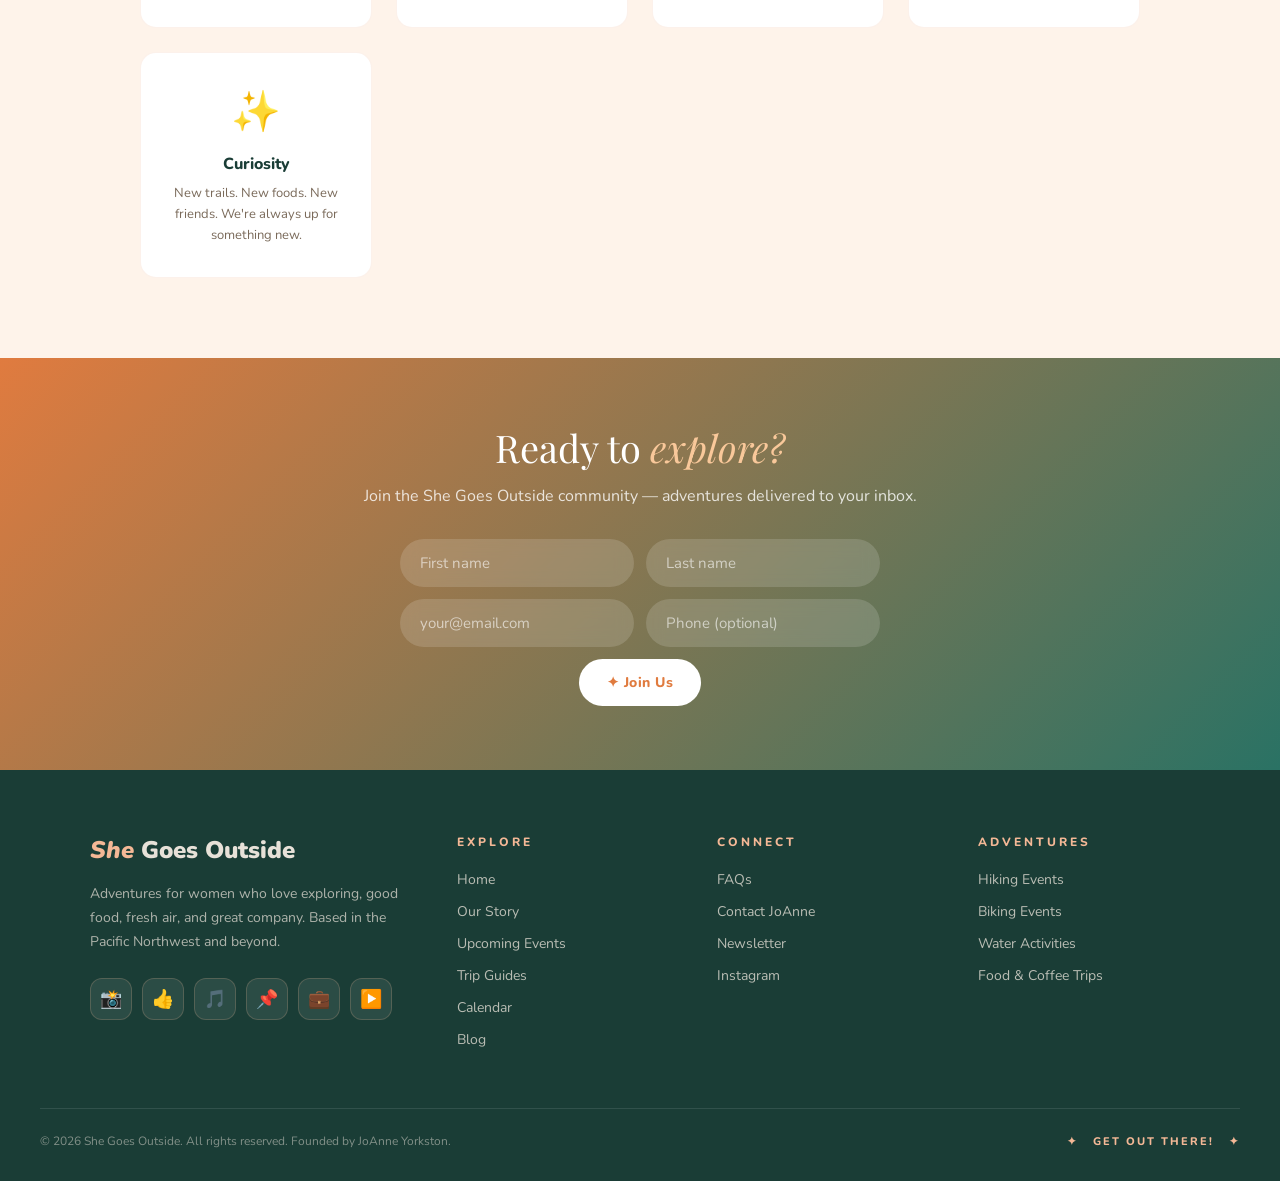
==== commit bf8dc5ff: "Add Trip Guides page with Leavenworth guide" ====
--- a/about.html
+++ b/about.html
@@ -20,7 +20,8 @@
     <li><a href="index.html">Home</a></li>
     <li><a href="about.html" class="active">About</a></li>
     <li><a href="events.html">Events</a></li>
-    <li><a href="calendar.html">Calendar</a></li>
+    <li><a href="guides.html">Trip Guides</a></li>
+    <li><a href="mocktails-calendar.html">Calendar</a></li>
     <li><a href="blog.html">Blog</a></li>
     <li><a href="faq.html">FAQ</a></li>
     <li><a href="contact.html">Contact</a></li>
@@ -122,14 +123,14 @@
       <p>Adventures for women who love exploring, good food, fresh air, and great company. Based in the Pacific Northwest and beyond.</p>
       <div class="social-links">
         <a class="social-link" href="#" title="Instagram">📸</a>
-        <a class="social-link" href="#" title="Facebook">👍</a>
+        <a class="social-link" href="https://www.facebook.com/profile.php?id=61592298425720" title="Facebook" target="_blank" rel="noopener">👍</a>
         <a class="social-link" href="#" title="TikTok">🎵</a>
         <a class="social-link" href="#" title="Pinterest">📌</a>
         <a class="social-link" href="#" title="LinkedIn">💼</a>
         <a class="social-link" href="#" title="YouTube">▶️</a>
       </div>
     </div>
-    <div class="footer-col"><h5>Explore</h5><ul><li><a href="index.html">Home</a></li><li><a href="about.html">Our Story</a></li><li><a href="events.html">Upcoming Events</a></li><li><a href="calendar.html">Calendar</a></li><li><a href="blog.html">Blog</a></li></ul></div>
+    <div class="footer-col"><h5>Explore</h5><ul><li><a href="index.html">Home</a></li><li><a href="about.html">Our Story</a></li><li><a href="events.html">Upcoming Events</a></li><li><a href="guides.html">Trip Guides</a></li><li><a href="calendar.html">Calendar</a></li><li><a href="blog.html">Blog</a></li></ul></div>
     <div class="footer-col"><h5>Connect</h5><ul><li><a href="faq.html">FAQs</a></li><li><a href="contact.html">Contact JoAnne</a></li><li><a href="#">Newsletter</a></li><li><a href="#">Instagram</a></li></ul></div>
     <div class="footer-col"><h5>Adventures</h5><ul><li><a href="events.html">Hiking Events</a></li><li><a href="events.html">Biking Events</a></li><li><a href="events.html">Water Activities</a></li><li><a href="events.html">Food &amp; Coffee Trips</a></li></ul></div>
   </div>
